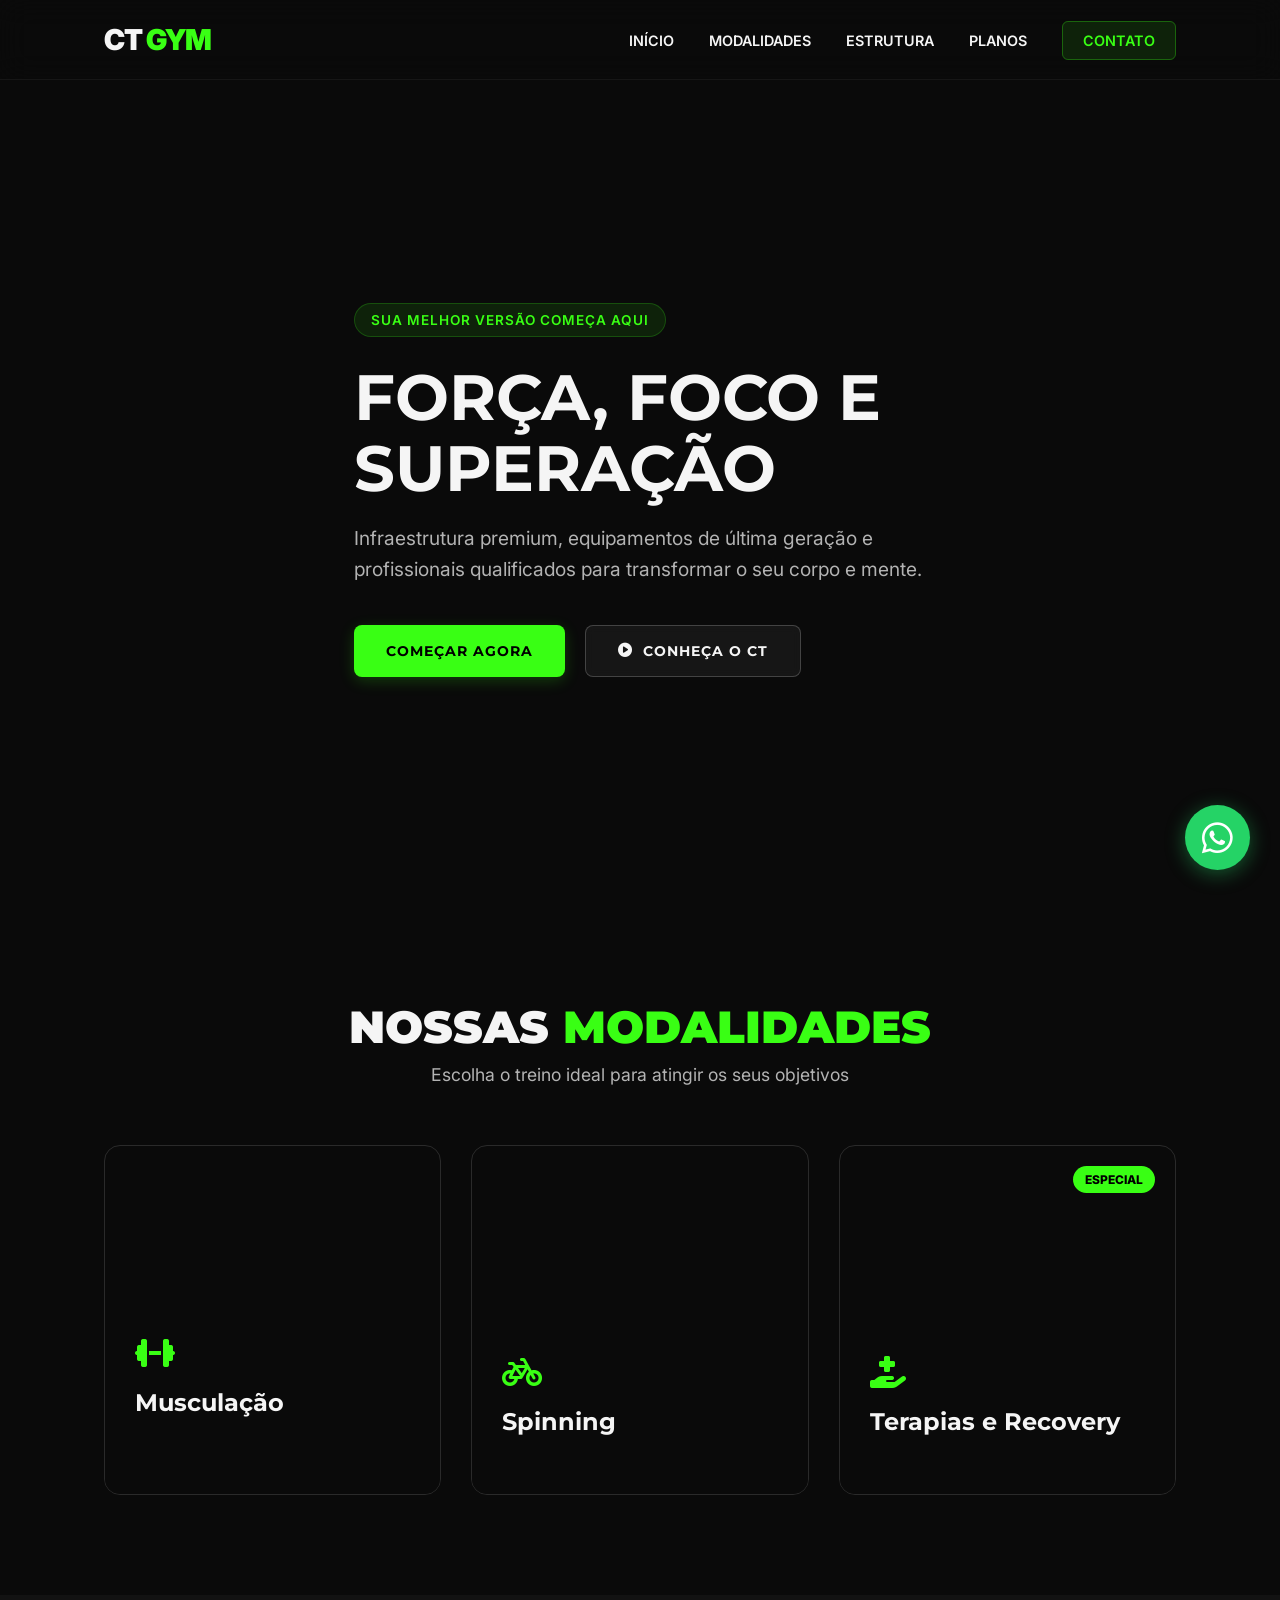
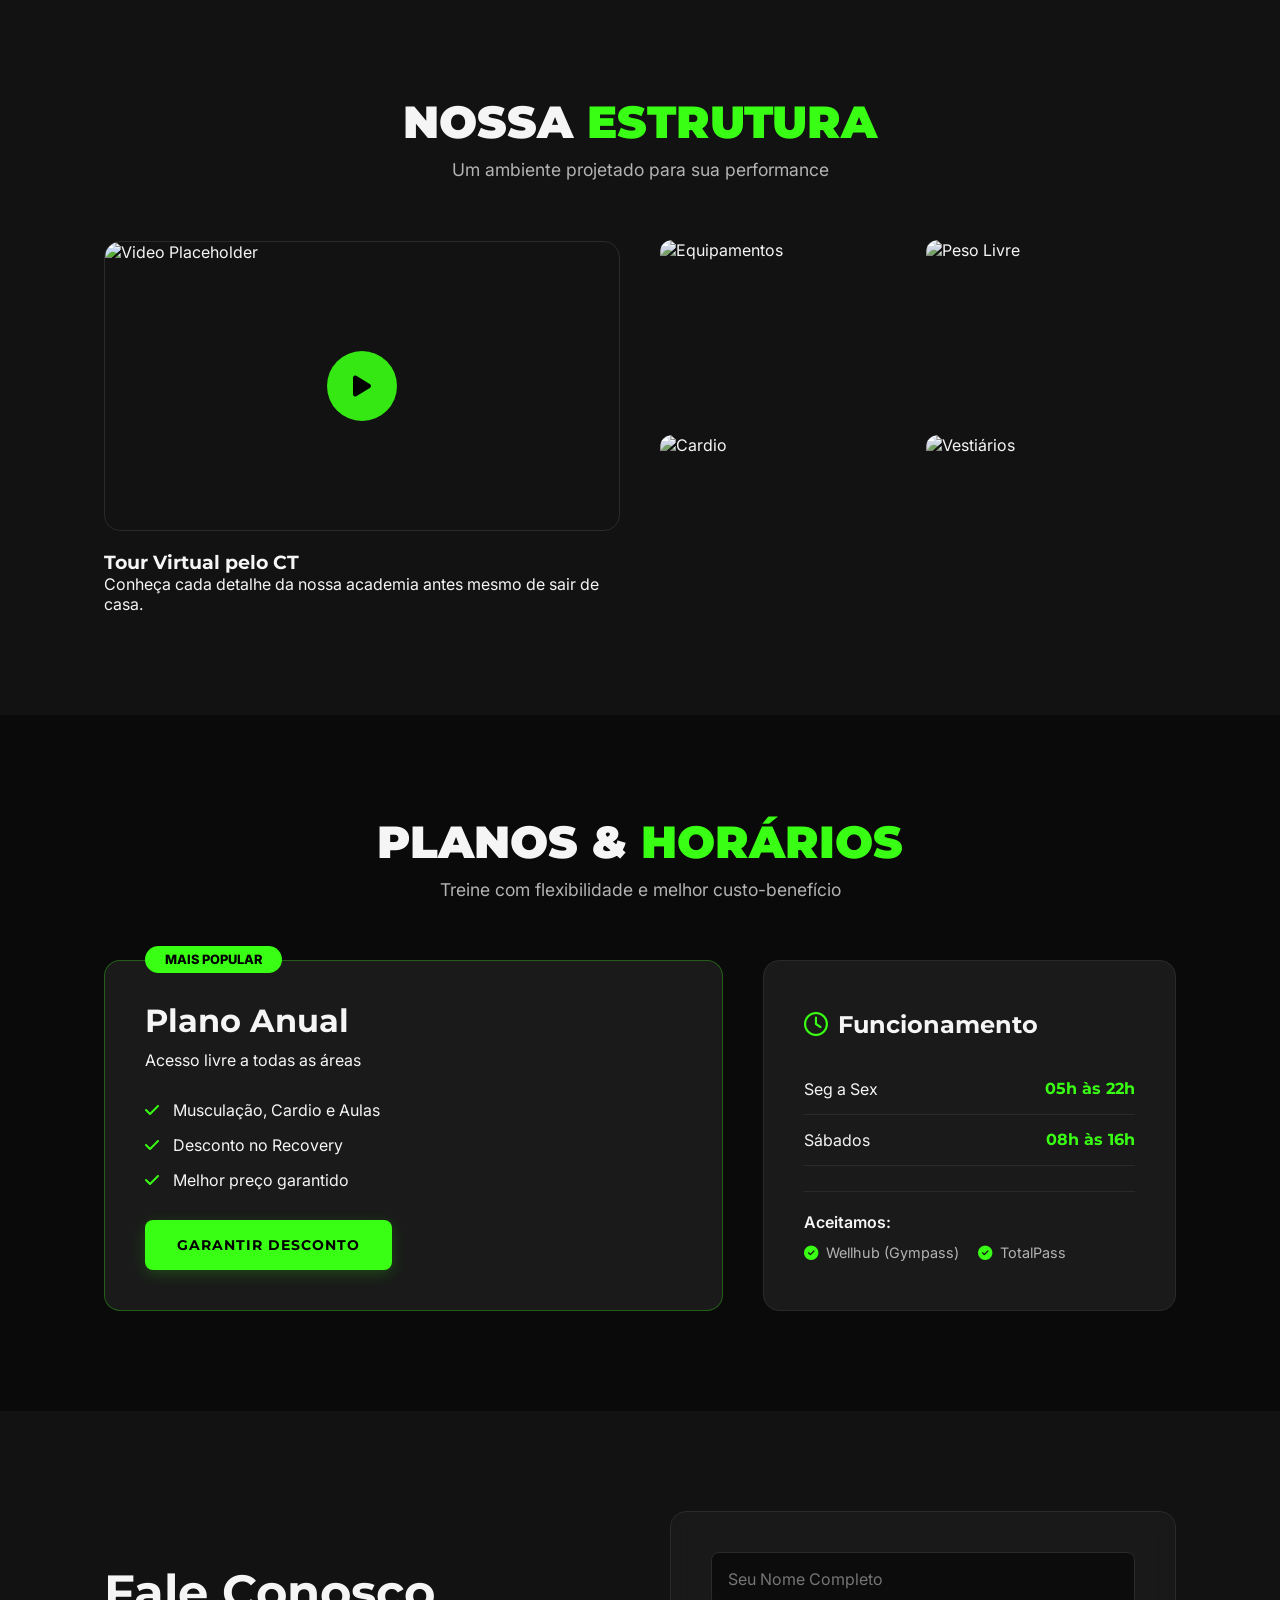
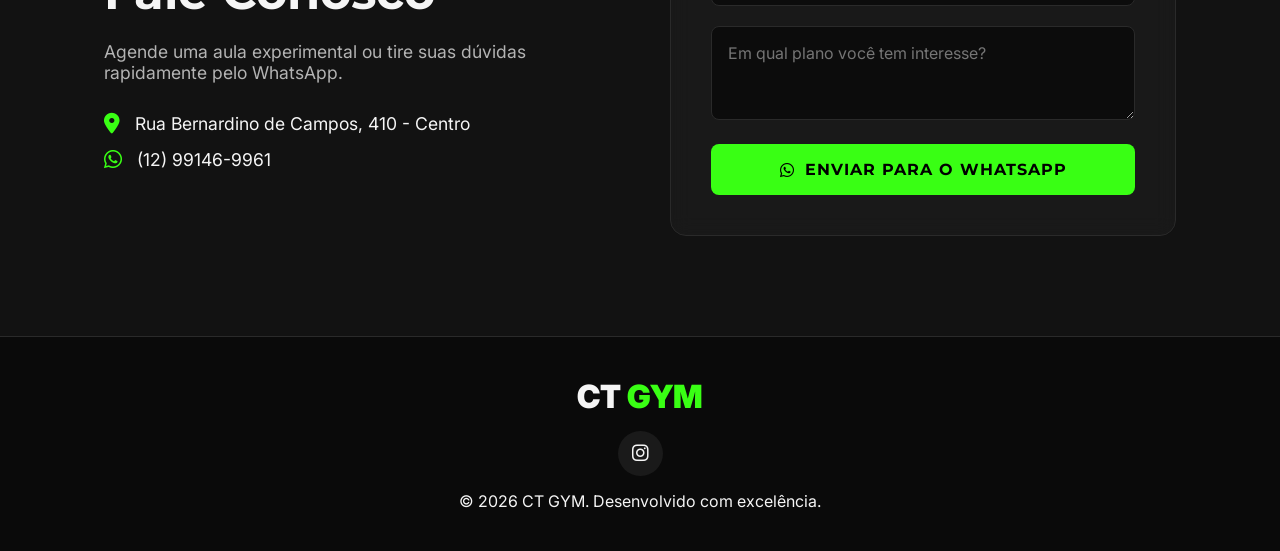
==== index.html @ 95ee8b3c "first commit" ====
<!DOCTYPE html>
<html lang="pt-BR">
<head>
    <meta charset="UTF-8">
    <meta name="viewport" content="width=device-width, initial-scale=1.0">
    <title>Academia CT GYM | Premium</title>
    <link rel="preconnect" href="https://fonts.googleapis.com">
    <link rel="preconnect" href="https://fonts.gstatic.com" crossorigin>
    <link href="https://fonts.googleapis.com/css2?family=Inter:wght@300;400;600;700;900&family=Montserrat:wght@400;600;800;900&display=swap" rel="stylesheet">
    <link rel="stylesheet" href="https://cdnjs.cloudflare.com/ajax/libs/font-awesome/6.4.0/css/all.min.css">
    <link rel="stylesheet" href="css/style.css">
</head>
<body>

    <header id="header">
        <div class="container header-container">
            <a href="#" class="logo">CT <span>GYM</span></a>
            <nav id="nav-menu">
                <ul class="nav-list">
                    <li><a href="#hero">Início</a></li>
                    <li><a href="#modalidades">Modalidades</a></li>
                    <li><a href="#estrutura">Estrutura</a></li>
                    <li><a href="#planos">Planos</a></li>
                    <li><a href="#contato" class="nav-cta">Contato</a></li>
                </ul>
            </nav>
            <div class="menu-toggle" id="menu-toggle">
                <i class="fas fa-bars"></i>
            </div>
        </div>
    </header>

    <section id="hero">
        <div class="video-background">
            <video autoplay loop muted playsinline poster="https://images.unsplash.com/photo-1534438327276-14e5300c3a48?auto=format&fit=crop&w=1920&q=80">
                </video>
            <div class="hero-overlay"></div>
        </div>

        <div class="container hero-content reveal fade-up">
            <div class="hero-badge">Sua melhor versão começa aqui</div>
            <h1>FORÇA, FOCO E <span>SUPERAÇÃO</span></h1>
            <p>Infraestrutura premium, equipamentos de última geração e profissionais qualificados para transformar o seu corpo e mente.</p>
            <div class="hero-buttons">
                <a href="#contato" class="btn btn-primary">Começar Agora</a>
                <a href="#estrutura" class="btn btn-outline"><i class="fas fa-play-circle"></i> Conheça o CT</a>
            </div>
        </div>
    </section>

    <section id="modalidades" class="section">
        <div class="container">
            <div class="section-title reveal fade-up">
                <h2>Nossas <span>Modalidades</span></h2>
                <p>Escolha o treino ideal para atingir os seus objetivos</p>
            </div>
            <div class="modalidades-grid">
                <div class="card-modalidade reveal fade-up" style="background-image: url('https://images.unsplash.com/photo-1581009146145-b5ef050c2e1e?auto=format&fit=crop&w=800&q=80');" data-delay="100">
                    <div class="card-overlay"></div>
                    <div class="card-content">
                        <div class="card-icon"><i class="fas fa-dumbbell"></i></div>
                        <h3>Musculação</h3>
                        <p>Área completa com equipamentos importados para hipertrofia e condicionamento.</p>
                    </div>
                </div>
                <div class="card-modalidade reveal fade-up" style="background-image: url('https://images.unsplash.com/photo-1517836357463-d25dfeac3438?auto=format&fit=crop&w=800&q=80');" data-delay="200">
                    <div class="card-overlay"></div>
                    <div class="card-content">
                        <div class="card-icon"><i class="fas fa-bicycle"></i></div>
                        <h3>Spinning</h3>
                        <p>Aulas dinâmicas e intensas para máximo gasto calórico.</p>
                    </div>
                </div>
                <div class="card-modalidade card-destaque reveal fade-up" style="background-image: url('https://images.unsplash.com/photo-1571019614242-c5c5dee9f50b?auto=format&fit=crop&w=800&q=80');" data-delay="300">
                    <div class="card-badge">Especial</div>
                    <div class="card-overlay"></div>
                    <div class="card-content">
                        <div class="card-icon"><i class="fas fa-hand-holding-medical"></i></div>
                        <h3>Terapias e Recovery</h3>
                        <p>Quiropraxia, Ventosaterapia e Liberação Miofascial.</p>
                    </div>
                </div>
            </div>
        </div>
    </section>

    <section id="estrutura" class="section bg-alt">
        <div class="container">
            <div class="section-title reveal fade-up">
                <h2>Nossa <span>Estrutura</span></h2>
                <p>Um ambiente projetado para sua performance</p>
            </div>

            <div class="estrutura-grid">
                <div class="video-destaque reveal fade-right">
                    <div class="video-wrapper">
                        <img src="https://images.unsplash.com/photo-1534438327276-14e5300c3a48?auto=format&fit=crop&w=800&q=80" alt="Video Placeholder" class="placeholder-img">
                        <div class="play-btn-overlay">
                            <i class="fas fa-play"></i>
                        </div>
                    </div>
                    <h3>Tour Virtual pelo CT</h3>
                    <p>Conheça cada detalhe da nossa academia antes mesmo de sair de casa.</p>
                </div>

                <div class="galeria-grid reveal fade-left">
                    <div class="galeria-item">
                        <img src="https://images.unsplash.com/photo-1540497077202-7c8a3999166f?auto=format&fit=crop&w=600&q=80" alt="Equipamentos">
                    </div>
                    <div class="galeria-item">
                        <img src="https://images.unsplash.com/photo-1574680096145-d05b474e2155?auto=format&fit=crop&w=600&q=80" alt="Peso Livre">
                    </div>
                    <div class="galeria-item">
                        <img src="https://images.unsplash.com/photo-1518611012118-696072aa579a?auto=format&fit=crop&w=600&q=80" alt="Cardio">
                    </div>
                    <div class="galeria-item">
                        <img src="https://images.unsplash.com/photo-1599058917212-d750089bc07e?auto=format&fit=crop&w=600&q=80" alt="Vestiários">
                    </div>
                </div>
            </div>
        </div>
    </section>

    <section id="planos" class="section">
        <div class="container">
            <div class="section-title reveal fade-up">
                <h2>Planos & <span>Horários</span></h2>
                <p>Treine com flexibilidade e melhor custo-benefício</p>
            </div>
            
            <div class="planos-wrapper">
                <div class="planos-grid reveal fade-right">
                    <div class="plano-card plano-destaque">
                        <div class="tag-popular">Mais Popular</div>
                        <div class="plano-header">
                            <h3>Plano Anual</h3>
                            <p>Acesso livre a todas as áreas</p>
                        </div>
                        <div class="plano-body">
                            <ul>
                                <li><i class="fas fa-check"></i> Musculação, Cardio e Aulas</li>
                                <li><i class="fas fa-check"></i> Desconto no Recovery</li>
                                <li><i class="fas fa-check"></i> Melhor preço garantido</li>
                            </ul>
                            <a href="#contato" class="btn btn-primary-full">Garantir Desconto</a>
                        </div>
                    </div>
                </div>

                <div class="horarios-box reveal fade-left">
                    <h3><i class="far fa-clock"></i> Funcionamento</h3>
                    <div class="horario-linha">
                        <span class="dia">Seg a Sex</span>
                        <span class="hora">05h às 22h</span>
                    </div>
                    <div class="horario-linha">
                        <span class="dia">Sábados</span>
                        <span class="hora">08h às 16h</span>
                    </div>
                    <div class="convenios-mini">
                        <p>Aceitamos:</p>
                        <span><i class="fas fa-check-circle"></i> Wellhub (Gympass)</span>
                        <span><i class="fas fa-check-circle"></i> TotalPass</span>
                    </div>
                </div>
            </div>
        </div>
    </section>

    <section id="contato" class="section bg-alt">
        <div class="container">
            <div class="contato-wrapper">
                <div class="contato-info reveal fade-right">
                    <h2>Fale <span>Conosco</span></h2>
                    <p>Agende uma aula experimental ou tire suas dúvidas rapidamente pelo WhatsApp.</p>
                    <ul class="info-lista">
                        <li><i class="fas fa-map-marker-alt"></i> <span>Rua Bernardino de Campos, 410 - Centro</span></li>
                        <li><i class="fab fa-whatsapp"></i> <span>(12) 99146-9961</span></li>
                    </ul>
                </div>

                <div class="contato-form-box reveal fade-left">
                    <form id="whatsappForm">
                        <div class="form-group">
                            <input type="text" id="nome" placeholder="Seu Nome Completo" required>
                        </div>
                        <div class="form-group">
                            <textarea id="mensagem" rows="3" placeholder="Em qual plano você tem interesse?" required></textarea>
                        </div>
                        <button type="submit" class="btn btn-whatsapp">
                            <i class="fab fa-whatsapp"></i> Enviar para o WhatsApp
                        </button>
                    </form>
                </div>
            </div>
        </div>
    </section>

    <footer>
        <div class="container footer-content">
            <div class="footer-logo">CT <span>GYM</span></div>
            <div class="social-links">
                <a href="#"><i class="fab fa-instagram"></i></a>
            </div>
            <p class="copyright">&copy; 2026 CT GYM. Desenvolvido com excelência.</p>
        </div>
    </footer>

    <a href="https://wa.me/5512991469961" class="whatsapp-float pulse" target="_blank">
        <i class="fab fa-whatsapp"></i>
    </a>

    <script src="script/script.js"></script>
</body>
</html>
---- css/style.css ----
/* Reset e Variáveis Atualizadas */
* {
    margin: 0;
    padding: 0;
    box-sizing: border-box;
}

:root {
    --bg-primary: #0a0a0a;
    --bg-alt: #121212;
    --bg-card: #1a1a1a;
    --accent-green: #39FF14;
    --accent-green-hover: #32e012;
    --text-white: #f5f5f5;
    --text-gray: #b3b3b3;
    --border-color: #2a2a2a;
    --transition: all 0.4s cubic-bezier(0.4, 0, 0.2, 1);
}

html {
    scroll-behavior: smooth;
    font-family: 'Inter', sans-serif;
    background-color: var(--bg-primary);
    color: var(--text-white);
}

h1, h2, h3 { font-family: 'Montserrat', sans-serif; }
a { text-decoration: none; color: inherit; }
ul { list-style: none; }

.container { max-width: 1200px; margin: 0 auto; padding: 0 5%; }
.section { padding: 100px 0; }
.bg-alt { background-color: var(--bg-alt); }

/* Títulos */
.section-title { text-align: center; margin-bottom: 60px; }
.section-title h2 { font-size: 2.8rem; font-weight: 900; text-transform: uppercase; margin-bottom: 10px; }
.section-title h2 span { color: var(--accent-green); }
.section-title p { color: var(--text-gray); font-size: 1.1rem; }

/* Botoes Elegant */
.btn {
    display: inline-flex; align-items: center; justify-content: center; gap: 10px;
    padding: 16px 32px; font-family: 'Montserrat', sans-serif; font-weight: 700;
    border-radius: 8px; cursor: pointer; transition: var(--transition); border: none; text-transform: uppercase; letter-spacing: 1px; font-size: 0.9rem;
}

.btn-primary, .btn-primary-full {
    background: var(--accent-green); color: #000;
    box-shadow: 0 4px 15px rgba(57, 255, 20, 0.2);
}
.btn-primary:hover, .btn-primary-full:hover {
    transform: translateY(-3px); box-shadow: 0 8px 25px rgba(57, 255, 20, 0.4);
}

.btn-outline {
    background: rgba(255, 255, 255, 0.05); color: var(--text-white);
    border: 1px solid rgba(255, 255, 255, 0.2); backdrop-filter: blur(5px);
}
.btn-outline:hover { background: var(--text-white); color: #000; }

.btn-whatsapp { background: var(--accent-green); color: #000; width: 100%; font-size: 1rem; }

/* Header Glassmorphism */
header {
    position: fixed; top: 0; width: 100%; z-index: 1000;
    background: rgba(10, 10, 10, 0.7); backdrop-filter: blur(15px); -webkit-backdrop-filter: blur(15px);
    border-bottom: 1px solid rgba(255, 255, 255, 0.05);
    height: 80px; display: flex; align-items: center; transition: var(--transition);
}
header.scrolled { height: 70px; background: rgba(10, 10, 10, 0.95); box-shadow: 0 5px 20px rgba(0,0,0,0.5); }

.header-container { display: flex; justify-content: space-between; align-items: center; width: 100%; }
.logo { font-size: 1.8rem; font-weight: 900; letter-spacing: -1px; }
.logo span { color: var(--accent-green); }
.nav-list { display: flex; gap: 35px; align-items: center; }
.nav-list a { font-weight: 600; font-size: 0.9rem; text-transform: uppercase; transition: var(--transition); }
.nav-list a:hover { color: var(--accent-green); }
.nav-cta { background: rgba(57, 255, 20, 0.1); color: var(--accent-green) !important; padding: 10px 20px; border-radius: 6px; border: 1px solid rgba(57, 255, 20, 0.3); }
.nav-cta:hover { background: var(--accent-green); color: #000 !important; }
.menu-toggle { display: none; font-size: 1.5rem; cursor: pointer; }

/* Hero Section & Vídeo */
#hero { position: relative; height: 100vh; display: flex; align-items: center; overflow: hidden; }
.video-background { position: absolute; top: 0; left: 0; width: 100%; height: 100%; z-index: -1; }
.video-background video, .video-background img { width: 100%; height: 100%; object-fit: cover; }
.hero-overlay { position: absolute; top: 0; left: 0; width: 100%; height: 100%; background: linear-gradient(90deg, rgba(10,10,10,0.95) 0%, rgba(10,10,10,0.6) 50%, rgba(10,10,10,0.4) 100%); }
.hero-content { position: relative; z-index: 2; max-width: 700px; padding-top: 80px; }
.hero-badge { display: inline-block; background: rgba(57, 255, 20, 0.1); color: var(--accent-green); padding: 8px 16px; border-radius: 30px; font-weight: 600; font-size: 0.85rem; margin-bottom: 25px; border: 1px solid rgba(57, 255, 20, 0.2); text-transform: uppercase; letter-spacing: 1px; }
.hero-content h1 { font-size: 4rem; line-height: 1.1; margin-bottom: 20px; text-transform: uppercase; }
.hero-content p { font-size: 1.2rem; color: var(--text-gray); margin-bottom: 40px; line-height: 1.6; }
.hero-buttons { display: flex; gap: 20px; }

/* Modalidades (Cards com Imagem) */
.modalidades-grid { display: grid; grid-template-columns: repeat(auto-fit, minmax(300px, 1fr)); gap: 30px; }
.card-modalidade { position: relative; height: 350px; border-radius: 16px; overflow: hidden; background-size: cover; background-position: center; transition: var(--transition); border: 1px solid var(--border-color); }
.card-overlay { position: absolute; top: 0; left: 0; width: 100%; height: 100%; background: linear-gradient(0deg, rgba(10,10,10,0.95) 0%, rgba(10,10,10,0.4) 50%, transparent 100%); transition: var(--transition); }
.card-content { position: absolute; bottom: 0; left: 0; width: 100%; padding: 30px; z-index: 2; transform: translateY(20px); transition: var(--transition); }
.card-icon { font-size: 2rem; color: var(--accent-green); margin-bottom: 15px; }
.card-modalidade h3 { font-size: 1.5rem; margin-bottom: 10px; }
.card-modalidade p { color: var(--text-gray); font-size: 0.95rem; opacity: 0; transition: var(--transition); }

.card-modalidade:hover { transform: translateY(-10px); border-color: var(--accent-green); box-shadow: 0 15px 30px rgba(0,0,0,0.5); }
.card-modalidade:hover .card-overlay { background: linear-gradient(0deg, rgba(10,10,10,0.95) 0%, rgba(10,10,10,0.8) 100%); }
.card-modalidade:hover .card-content { transform: translateY(0); }
.card-modalidade:hover p { opacity: 1; }

.card-badge { position: absolute; top: 20px; right: 20px; background: var(--accent-green); color: #000; font-size: 0.75rem; font-weight: 800; padding: 6px 12px; border-radius: 30px; z-index: 3; text-transform: uppercase; }

/* Estrutura (Galeria e Vídeo) */
.estrutura-grid { display: grid; grid-template-columns: 1fr 1fr; gap: 40px; align-items: center; }
.video-wrapper { position: relative; border-radius: 16px; overflow: hidden; margin-bottom: 20px; border: 1px solid var(--border-color); aspect-ratio: 16/9; cursor: pointer; }
.placeholder-img { width: 100%; height: 100%; object-fit: cover; transition: var(--transition); }
.play-btn-overlay { position: absolute; top: 50%; left: 50%; transform: translate(-50%, -50%); width: 70px; height: 70px; background: rgba(57, 255, 20, 0.9); border-radius: 50%; display: flex; align-items: center; justify-content: center; color: #000; font-size: 1.5rem; transition: var(--transition); box-shadow: 0 0 0 0 rgba(57, 255, 20, 0.5); animation: pulse 2s infinite; }
.video-wrapper:hover .placeholder-img { transform: scale(1.05); }
.video-wrapper:hover .play-btn-overlay { background: var(--accent-green); transform: translate(-50%, -50%) scale(1.1); }
.galeria-grid { display: grid; grid-template-columns: 1fr 1fr; gap: 15px; }
.galeria-item { border-radius: 12px; overflow: hidden; height: 180px; }
.galeria-item img { width: 100%; height: 100%; object-fit: cover; transition: var(--transition); filter: grayscale(50%); }
.galeria-item:hover img { transform: scale(1.1); filter: grayscale(0%); }

/* Planos e Horários */
.planos-wrapper { display: grid; grid-template-columns: 3fr 2fr; gap: 40px; }
.plano-card { background: var(--bg-card); border-radius: 16px; padding: 40px; border: 1px solid rgba(57, 255, 20, 0.3); position: relative; }
.tag-popular { position: absolute; top: -15px; left: 40px; background: var(--accent-green); color: #000; font-size: 0.8rem; font-weight: 800; padding: 6px 20px; border-radius: 30px; text-transform: uppercase; }
.plano-header h3 { font-size: 2rem; margin-bottom: 10px; }
.plano-body ul { margin: 30px 0; display: flex; flex-direction: column; gap: 15px; }
.plano-body ul li i { color: var(--accent-green); margin-right: 10px; }

.horarios-box { background: var(--bg-card); border-radius: 16px; padding: 40px; border: 1px solid var(--border-color); display: flex; flex-direction: column; justify-content: center; }
.horarios-box h3 { font-size: 1.5rem; margin-bottom: 25px; display: flex; align-items: center; gap: 10px; }
.horarios-box h3 i { color: var(--accent-green); }
.horario-linha { display: flex; justify-content: space-between; padding: 15px 0; border-bottom: 1px solid var(--border-color); }
.horario-linha .hora { color: var(--accent-green); font-weight: 700; font-family: 'Montserrat', sans-serif; }
.convenios-mini { margin-top: 25px; padding-top: 20px; border-top: 1px solid var(--border-color); color: var(--text-gray); }
.convenios-mini p { margin-bottom: 10px; font-weight: 600; color: var(--text-white); }
.convenios-mini span { display: inline-flex; align-items: center; gap: 8px; margin-right: 15px; font-size: 0.9rem; }
.convenios-mini span i { color: var(--accent-green); }

/* Contato Form */
.contato-wrapper { display: grid; grid-template-columns: 1fr 1fr; gap: 60px; align-items: center; }
.contato-info h2 { font-size: 3rem; margin-bottom: 20px; }
.contato-info p { color: var(--text-gray); margin-bottom: 30px; font-size: 1.1rem; }
.info-lista li { display: flex; align-items: center; gap: 15px; margin-bottom: 15px; font-size: 1.1rem; }
.info-lista li i { color: var(--accent-green); font-size: 1.3rem; }
.contato-form-box { background: rgba(255, 255, 255, 0.03); padding: 40px; border-radius: 16px; border: 1px solid var(--border-color); backdrop-filter: blur(10px); }
.form-group { margin-bottom: 20px; }
.form-group input, .form-group textarea { width: 100%; padding: 16px; background: rgba(0,0,0,0.5); border: 1px solid var(--border-color); border-radius: 8px; color: var(--text-white); font-family: inherit; font-size: 1rem; transition: var(--transition); }
.form-group input:focus, .form-group textarea:focus { outline: none; border-color: var(--accent-green); box-shadow: 0 0 15px rgba(57, 255, 20, 0.1); }

/* Footer */
footer { padding: 40px 0; border-top: 1px solid var(--border-color); text-align: center; }
.footer-logo { font-size: 2rem; font-weight: 900; margin-bottom: 15px; }
.footer-logo span { color: var(--accent-green); }
.social-links a { display: inline-flex; width: 45px; height: 45px; background: var(--bg-card); border-radius: 50%; justify-content: center; align-items: center; font-size: 1.2rem; transition: var(--transition); margin-bottom: 15px; }
.social-links a:hover { background: var(--accent-green); color: #000; transform: translateY(-3px); }

/* WhatsApp FAB */
.whatsapp-float { position: fixed; bottom: 30px; right: 30px; background: #25D366; color: #FFF; width: 65px; height: 65px; border-radius: 50%; display: flex; align-items: center; justify-content: center; font-size: 2.2rem; box-shadow: 0 4px 20px rgba(37, 211, 102, 0.4); z-index: 999; transition: var(--transition); }
.whatsapp-float:hover { transform: scale(1.1) translateY(-5px); }

/* Animações (Vanilla JS Reveal & CSS) */
.reveal { opacity: 0; visibility: hidden; transition: all 0.8s cubic-bezier(0.5, 0, 0, 1); }
.reveal.fade-up { transform: translateY(40px); }
.reveal.fade-right { transform: translateX(-40px); }
.reveal.fade-left { transform: translateX(40px); }
.reveal.active { opacity: 1; visibility: visible; transform: translate(0); }

@keyframes pulse {
    0% { box-shadow: 0 0 0 0 rgba(57, 255, 20, 0.7); }
    70% { box-shadow: 0 0 0 15px rgba(57, 255, 20, 0); }
    100% { box-shadow: 0 0 0 0 rgba(57, 255, 20, 0); }
}
.pulse { animation: pulse 2s infinite; }

/* Responsividade Mobile */
@media (max-width: 992px) {
    .estrutura-grid, .planos-wrapper, .contato-wrapper { grid-template-columns: 1fr; }
    .hero-content h1 { font-size: 3rem; }
}
@media (max-width: 768px) {
    .menu-toggle { display: block; }
    .nav-list { position: absolute; top: 80px; left: -100%; width: 100%; background: var(--bg-alt); flex-direction: column; padding: 30px 0; transition: var(--transition); }
    .nav-list.active { left: 0; border-bottom: 1px solid var(--accent-green); }
    .hero-content h1 { font-size: 2.5rem; }
    .hero-buttons { flex-direction: column; }
    .btn { width: 100%; }
}
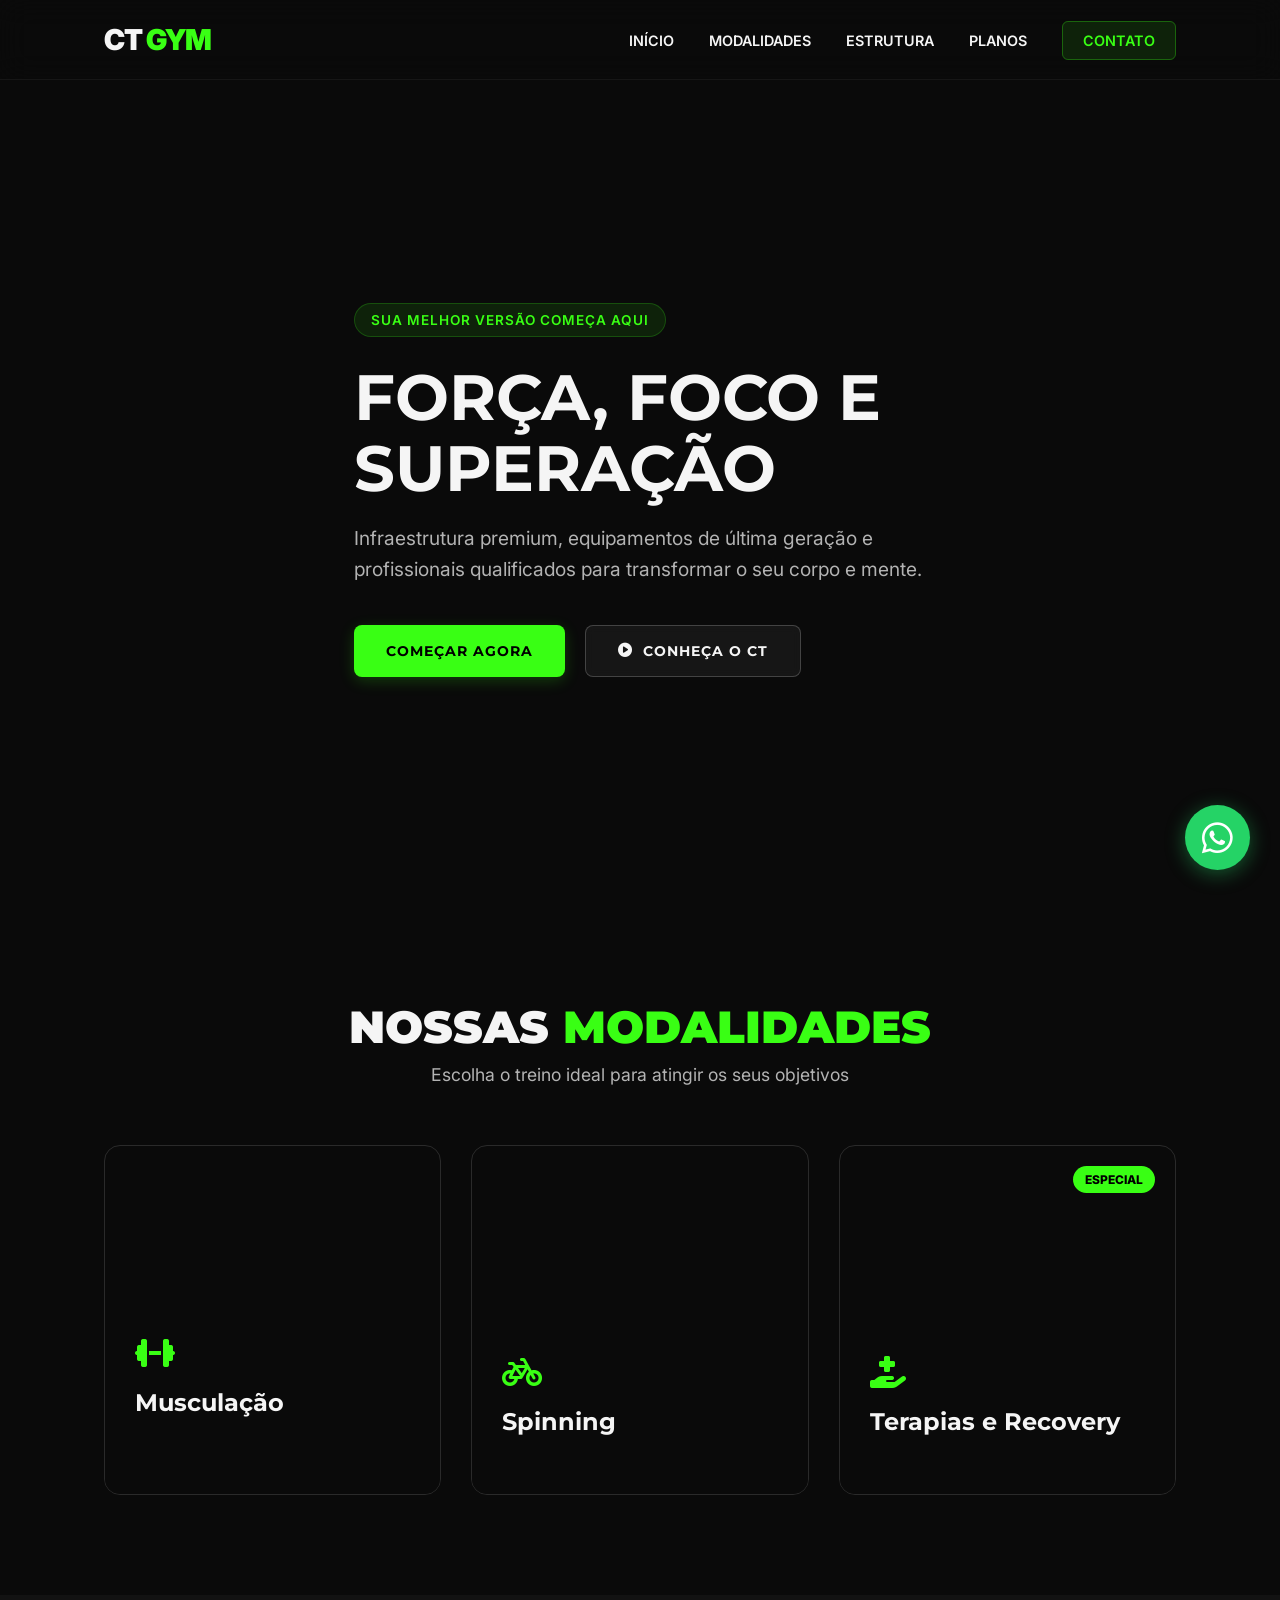
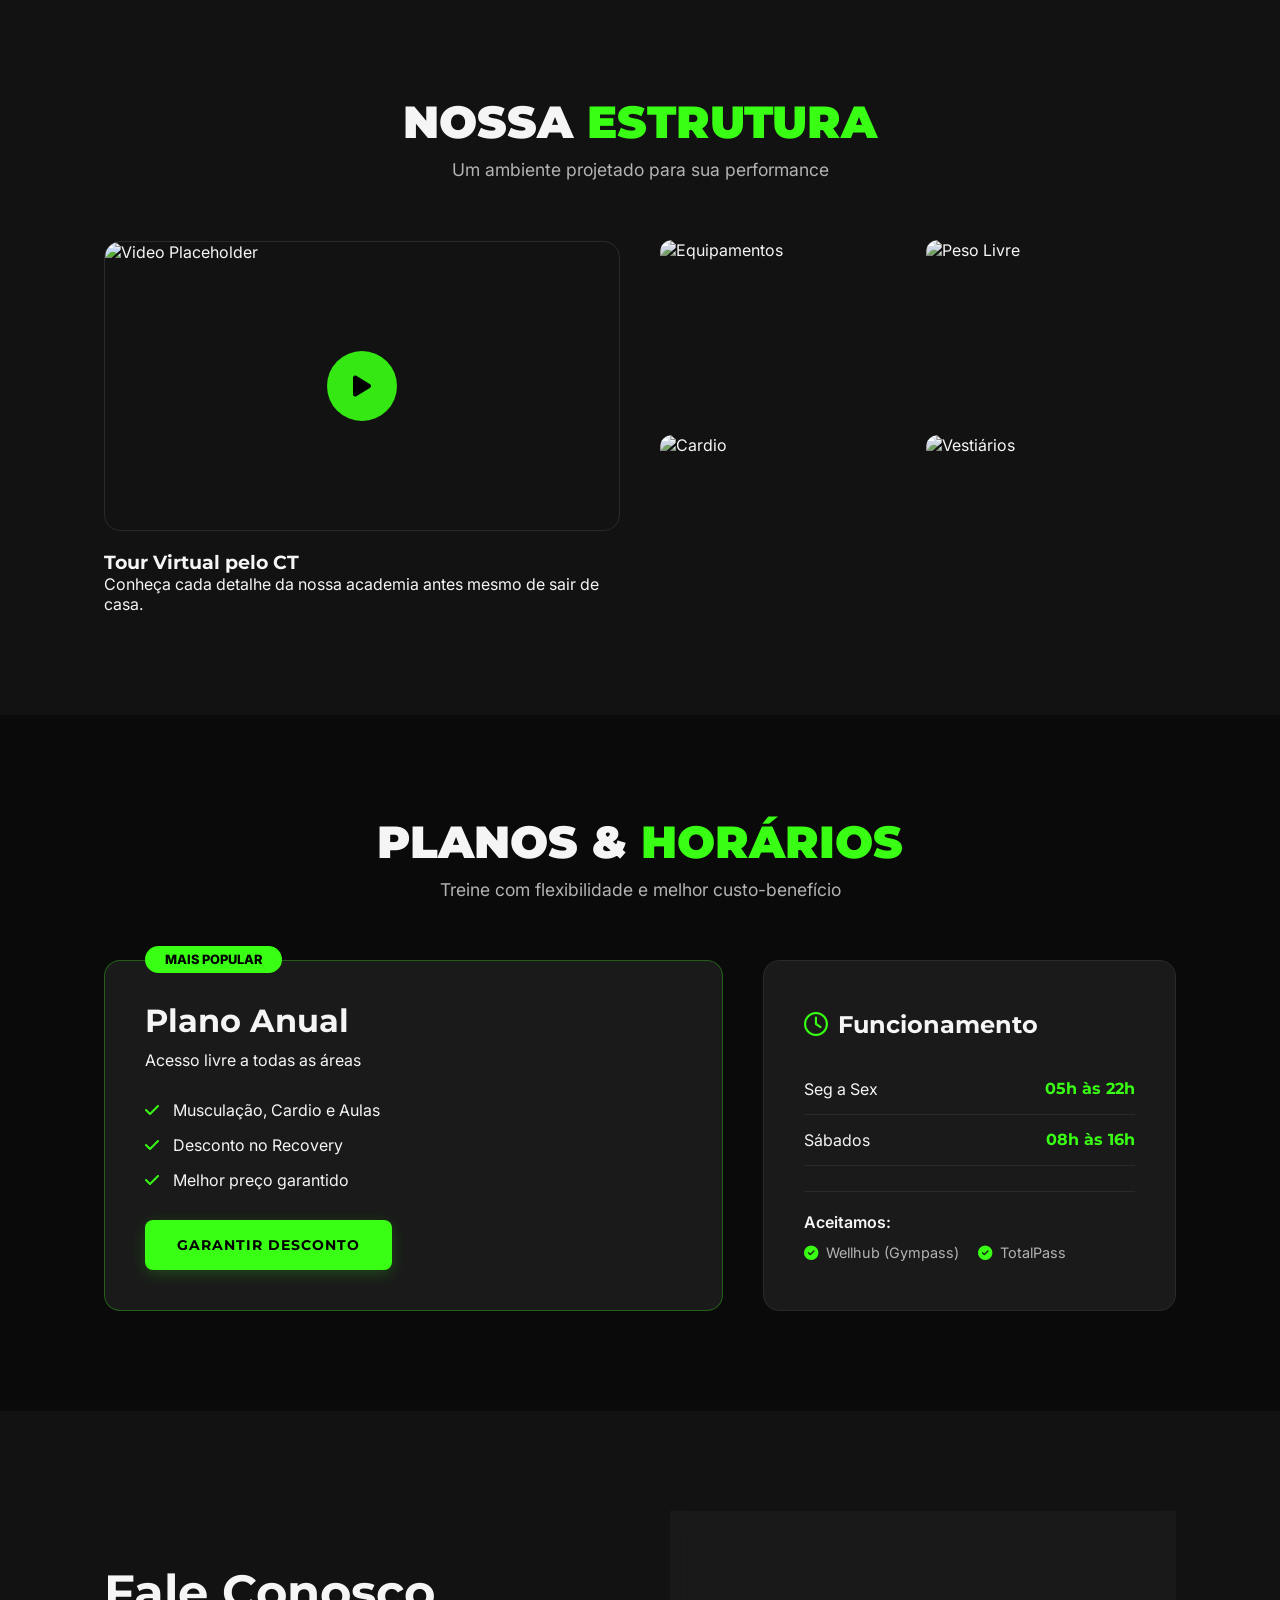
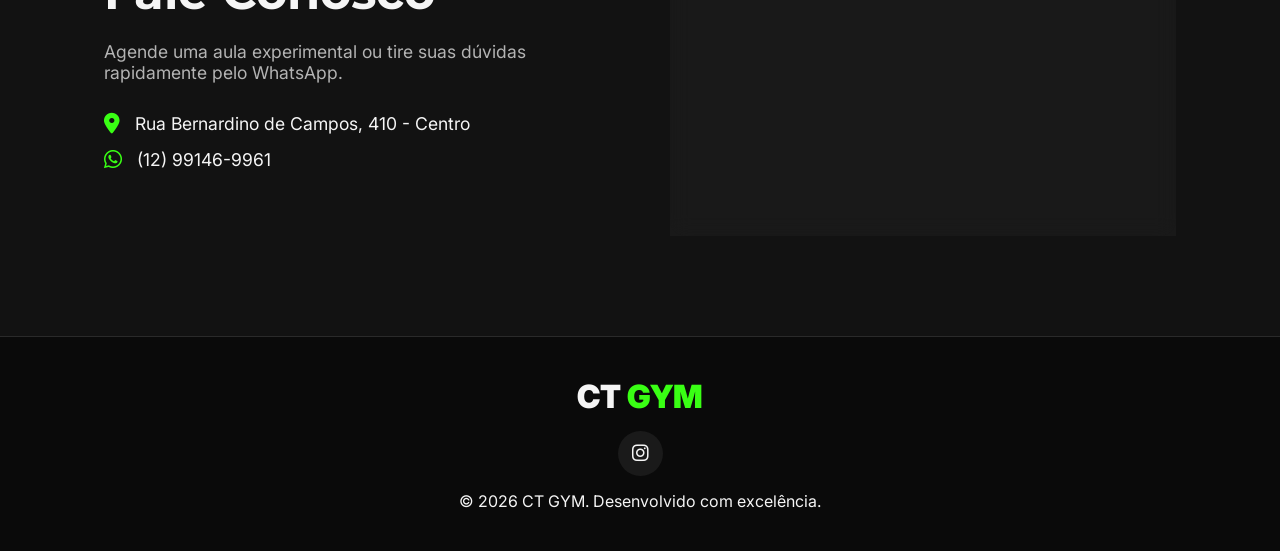
==== commit 3254c699: "Adiciona link do instagram" ====
--- a/index.html
+++ b/index.html
@@ -200,7 +200,7 @@
         <div class="container footer-content">
             <div class="footer-logo">CT <span>GYM</span></div>
             <div class="social-links">
-                <a href="#"><i class="fab fa-instagram"></i></a>
+                <a href="https://www.instagram.com/ctgym.1?igsh=bnc3azhsZzkxYjJ2"><i class="fab fa-instagram"></i></a>
             </div>
             <p class="copyright">&copy; 2026 CT GYM. Desenvolvido com excelência.</p>
         </div>
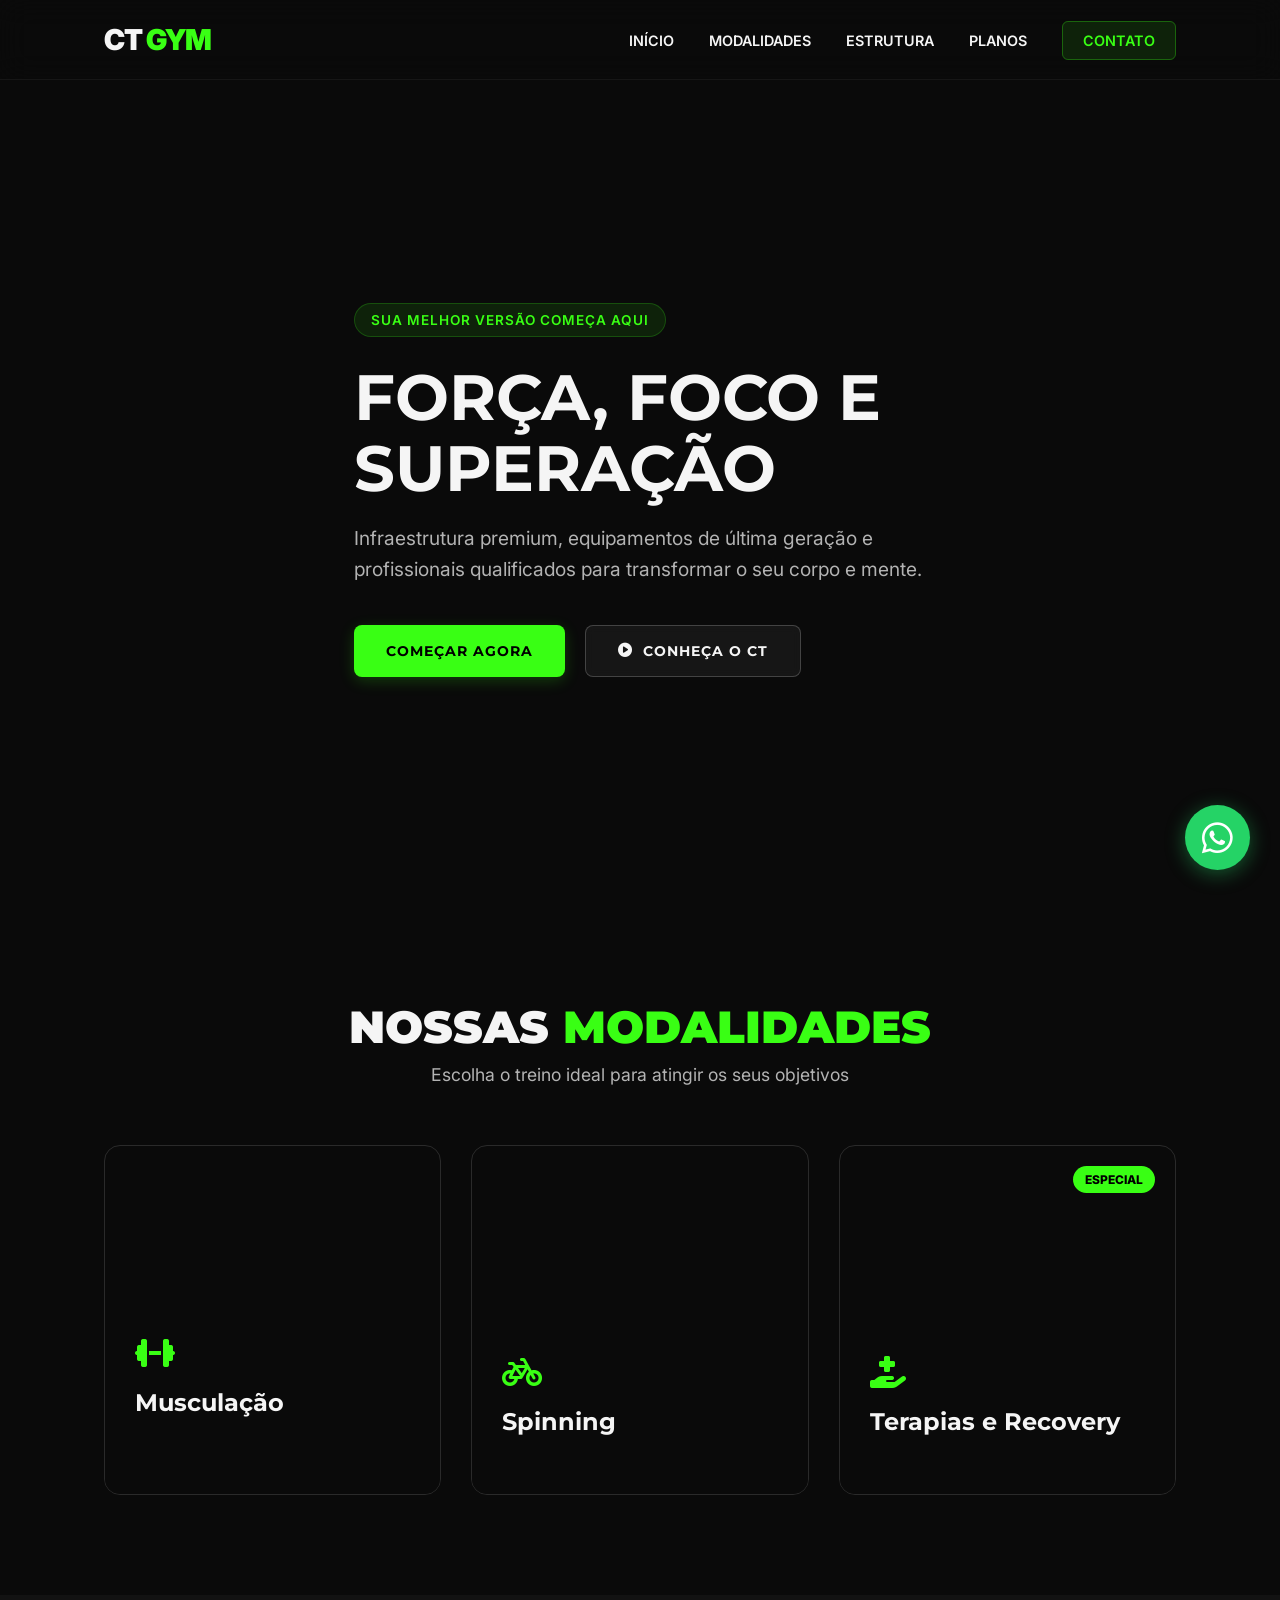
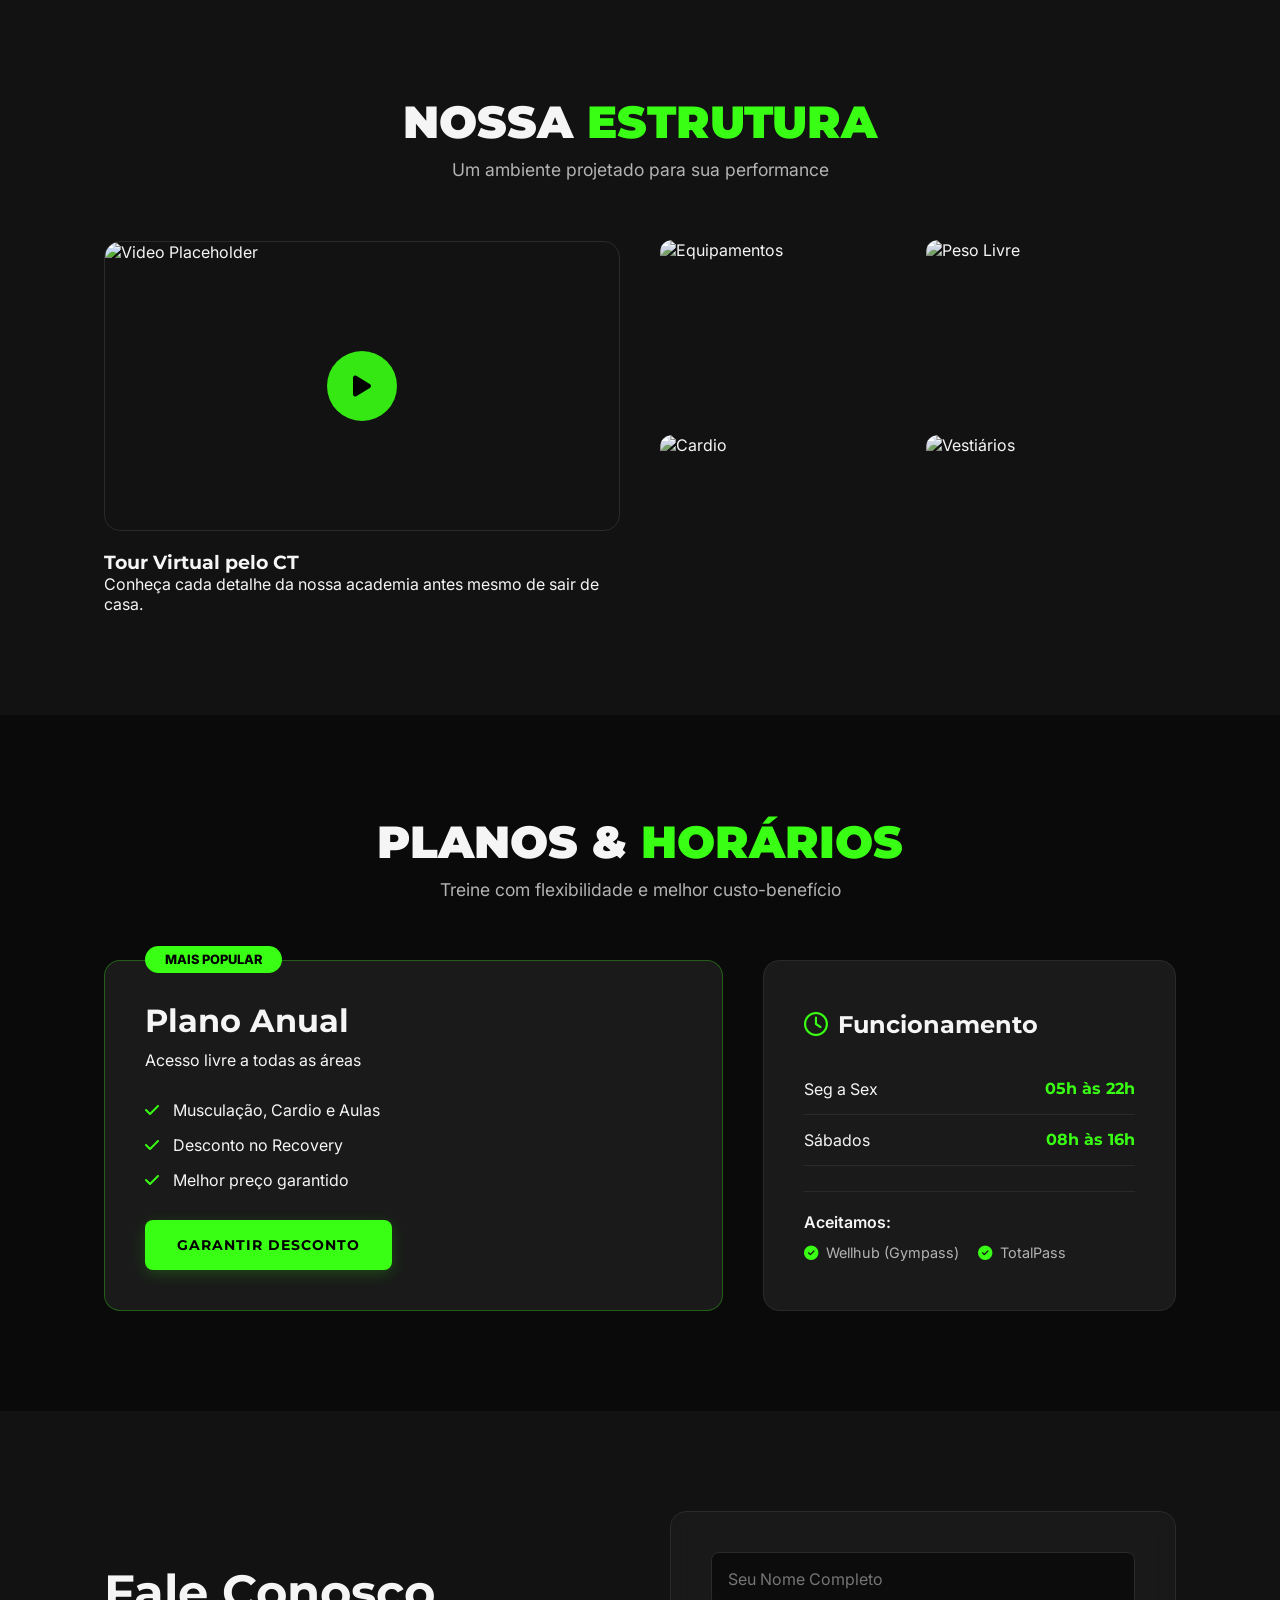
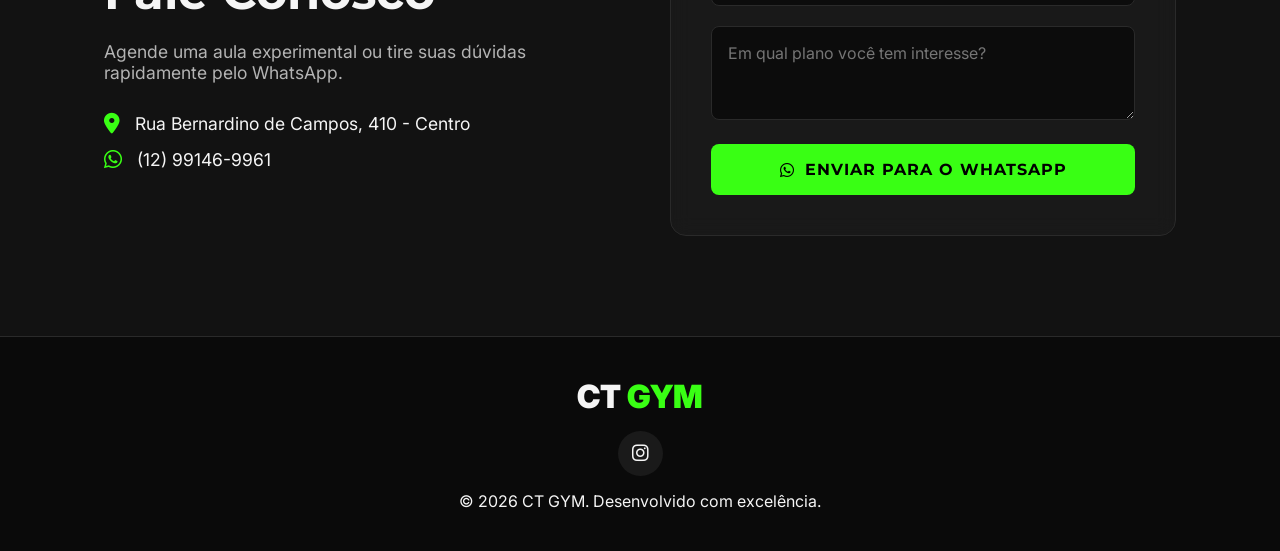
==== commit 1f95f2c7: "Adiciona container-planos e atualiza no css" ====
--- a/index.html
+++ b/index.html
@@ -122,7 +122,7 @@
     </section>
 
     <section id="planos" class="section">
-        <div class="container">
+        <div class="container-planos">
             <div class="section-title reveal fade-up">
                 <h2>Planos & <span>Horários</span></h2>
                 <p>Treine com flexibilidade e melhor custo-benefício</p>
--- a/css/style.css
+++ b/css/style.css
@@ -120,6 +120,7 @@
 .galeria-item:hover img { transform: scale(1.1); filter: grayscale(0%); }
 
 /* Planos e Horários */
+.container-planos { max-width: 1200px; margin: 0 auto; padding: 0 5%; }
 .planos-wrapper { display: grid; grid-template-columns: 3fr 2fr; gap: 40px; }
 .plano-card { background: var(--bg-card); border-radius: 16px; padding: 40px; border: 1px solid rgba(57, 255, 20, 0.3); position: relative; }
 .tag-popular { position: absolute; top: -15px; left: 40px; background: var(--accent-green); color: #000; font-size: 0.8rem; font-weight: 800; padding: 6px 20px; border-radius: 30px; text-transform: uppercase; }
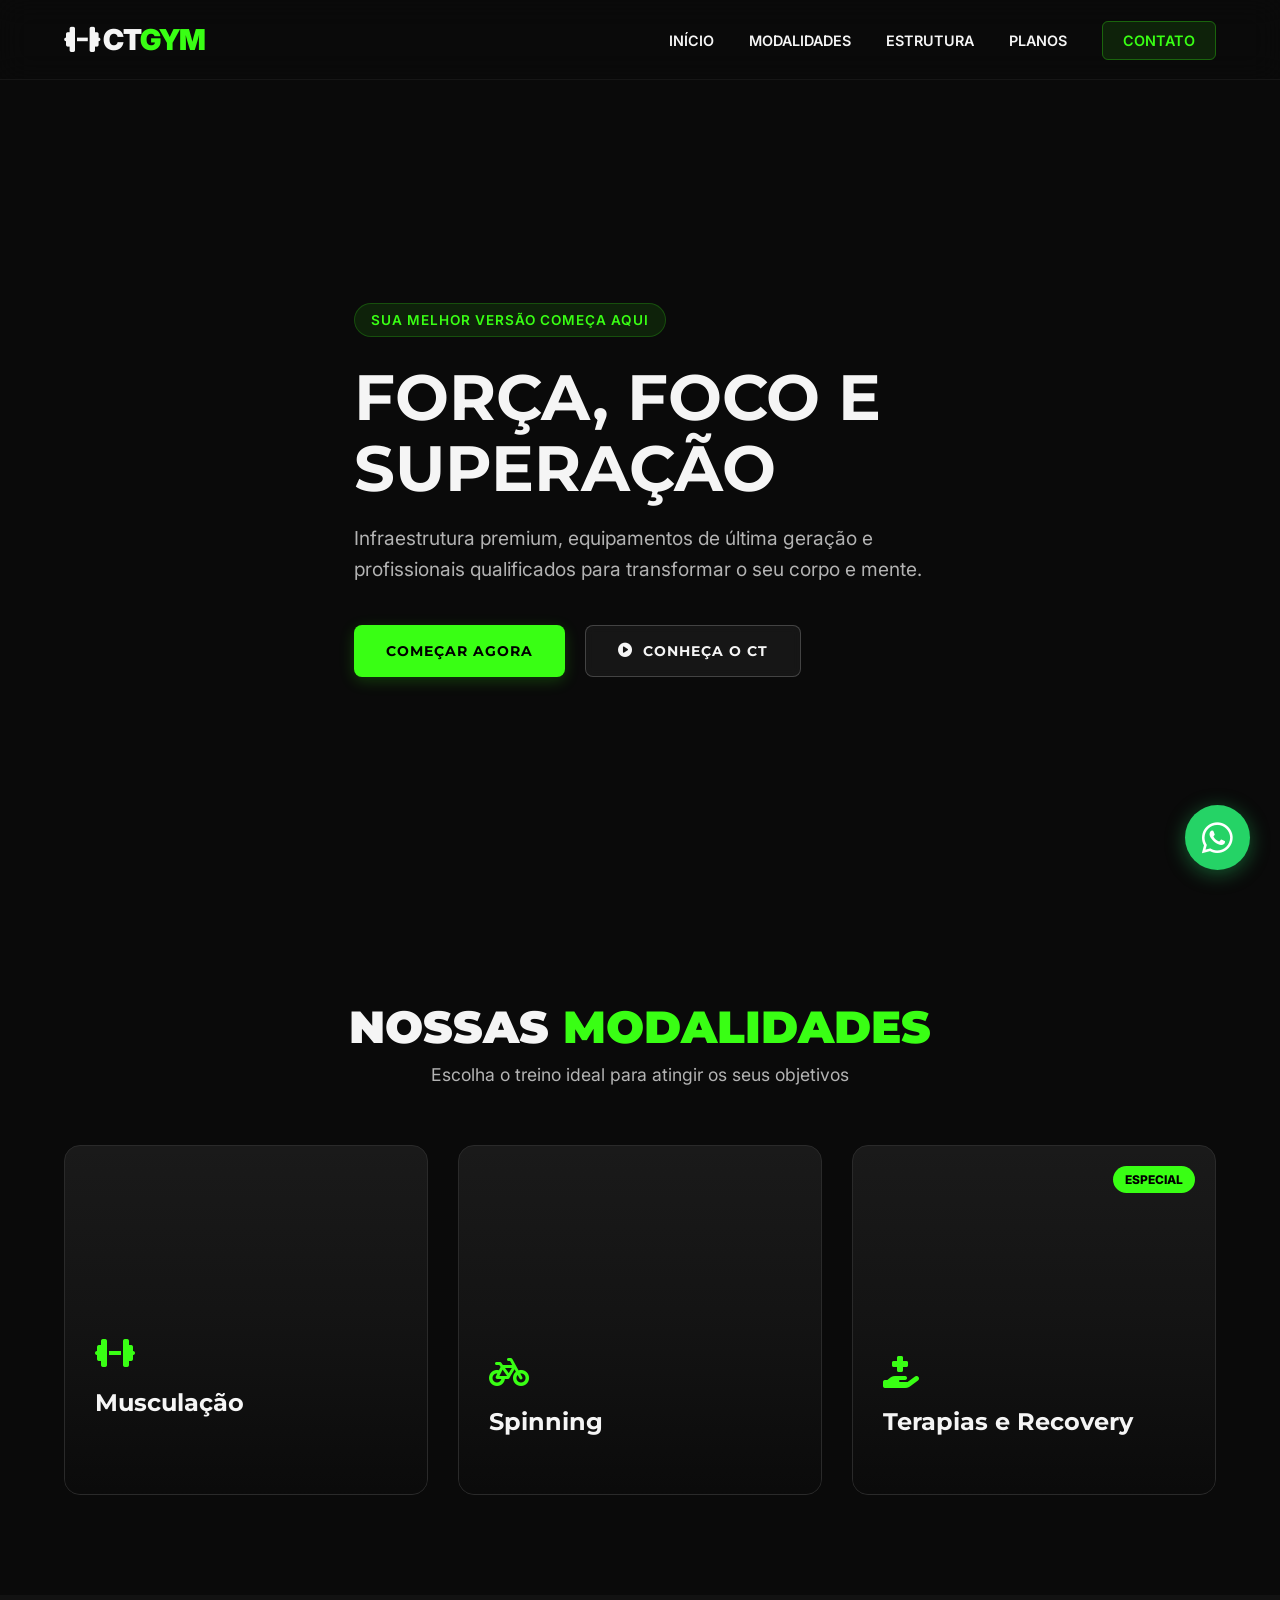
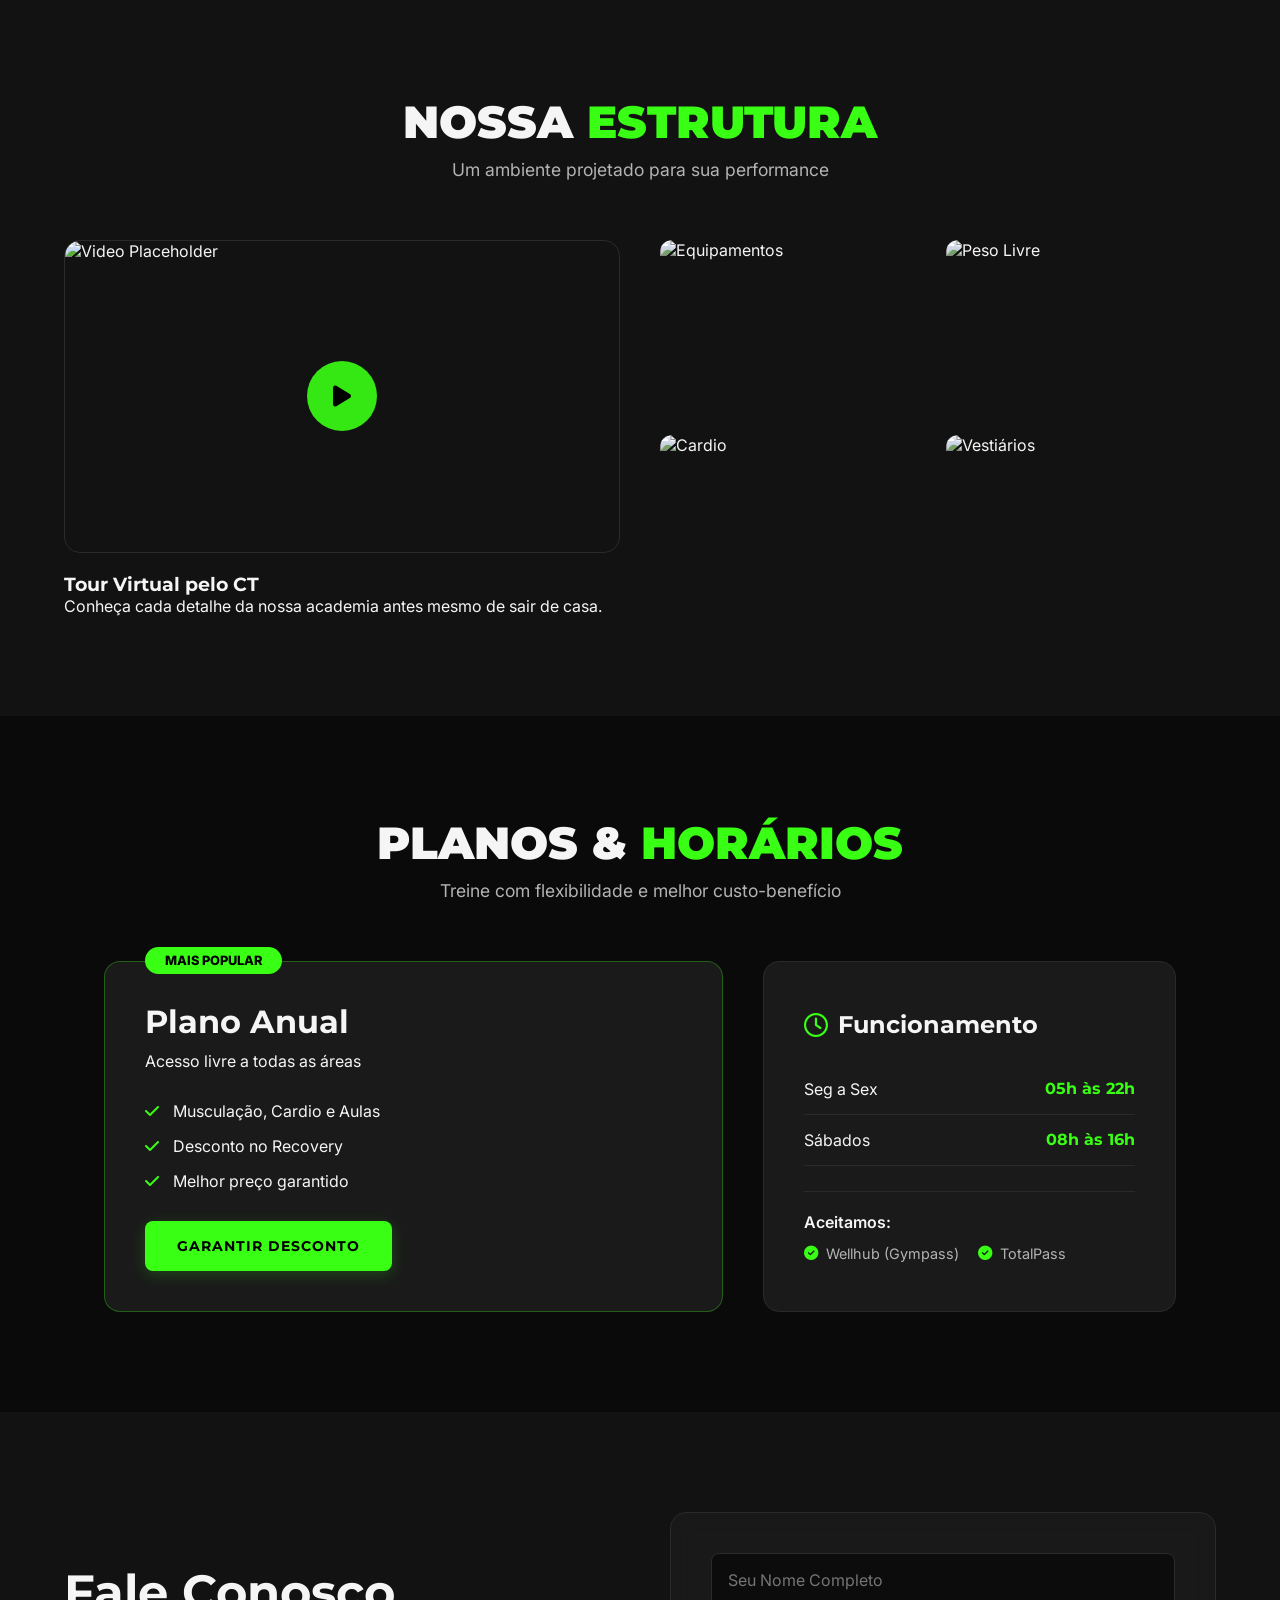
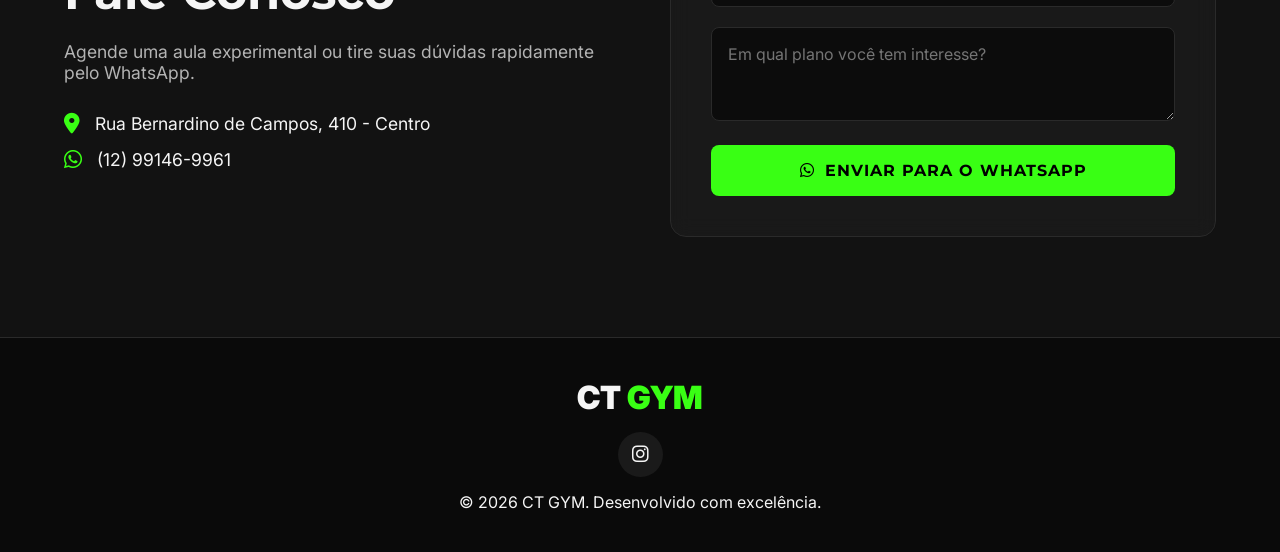
==== commit 17a6a895: "separando o style, trazendo organizacao, e acrescentando paginas" ====
--- a/index.html
+++ b/index.html
@@ -14,13 +14,15 @@
 
     <header id="header">
         <div class="container header-container">
-            <a href="#" class="logo">CT <span>GYM</span></a>
+            <a href="#" class="logo">
+                <i class="fa-solid fa-dumbbell"></i> CT<span>GYM</span>
+            </a>
             <nav id="nav-menu">
                 <ul class="nav-list">
                     <li><a href="#hero">Início</a></li>
-                    <li><a href="#modalidades">Modalidades</a></li>
+                    <li><a href="modalidades.html">Modalidades</a></li>
                     <li><a href="#estrutura">Estrutura</a></li>
-                    <li><a href="#planos">Planos</a></li>
+                    <li><a href="planos.html">Planos</a></li>
                     <li><a href="#contato" class="nav-cta">Contato</a></li>
                 </ul>
             </nav>
--- a/css/style.css
+++ b/css/style.css
@@ -1,189 +1,8 @@
-/* Reset e Variáveis Atualizadas */
-* {
-    margin: 0;
-    padding: 0;
-    box-sizing: border-box;
-}
-
-:root {
-    --bg-primary: #0a0a0a;
-    --bg-alt: #121212;
-    --bg-card: #1a1a1a;
-    --accent-green: #39FF14;
-    --accent-green-hover: #32e012;
-    --text-white: #f5f5f5;
-    --text-gray: #b3b3b3;
-    --border-color: #2a2a2a;
-    --transition: all 0.4s cubic-bezier(0.4, 0, 0.2, 1);
-}
-
-html {
-    scroll-behavior: smooth;
-    font-family: 'Inter', sans-serif;
-    background-color: var(--bg-primary);
-    color: var(--text-white);
-}
-
-h1, h2, h3 { font-family: 'Montserrat', sans-serif; }
-a { text-decoration: none; color: inherit; }
-ul { list-style: none; }
-
-.container { max-width: 1200px; margin: 0 auto; padding: 0 5%; }
-.section { padding: 100px 0; }
-.bg-alt { background-color: var(--bg-alt); }
-
-/* Títulos */
-.section-title { text-align: center; margin-bottom: 60px; }
-.section-title h2 { font-size: 2.8rem; font-weight: 900; text-transform: uppercase; margin-bottom: 10px; }
-.section-title h2 span { color: var(--accent-green); }
-.section-title p { color: var(--text-gray); font-size: 1.1rem; }
-
-/* Botoes Elegant */
-.btn {
-    display: inline-flex; align-items: center; justify-content: center; gap: 10px;
-    padding: 16px 32px; font-family: 'Montserrat', sans-serif; font-weight: 700;
-    border-radius: 8px; cursor: pointer; transition: var(--transition); border: none; text-transform: uppercase; letter-spacing: 1px; font-size: 0.9rem;
-}
-
-.btn-primary, .btn-primary-full {
-    background: var(--accent-green); color: #000;
-    box-shadow: 0 4px 15px rgba(57, 255, 20, 0.2);
-}
-.btn-primary:hover, .btn-primary-full:hover {
-    transform: translateY(-3px); box-shadow: 0 8px 25px rgba(57, 255, 20, 0.4);
-}
-
-.btn-outline {
-    background: rgba(255, 255, 255, 0.05); color: var(--text-white);
-    border: 1px solid rgba(255, 255, 255, 0.2); backdrop-filter: blur(5px);
-}
-.btn-outline:hover { background: var(--text-white); color: #000; }
-
-.btn-whatsapp { background: var(--accent-green); color: #000; width: 100%; font-size: 1rem; }
-
-/* Header Glassmorphism */
-header {
-    position: fixed; top: 0; width: 100%; z-index: 1000;
-    background: rgba(10, 10, 10, 0.7); backdrop-filter: blur(15px); -webkit-backdrop-filter: blur(15px);
-    border-bottom: 1px solid rgba(255, 255, 255, 0.05);
-    height: 80px; display: flex; align-items: center; transition: var(--transition);
-}
-header.scrolled { height: 70px; background: rgba(10, 10, 10, 0.95); box-shadow: 0 5px 20px rgba(0,0,0,0.5); }
-
-.header-container { display: flex; justify-content: space-between; align-items: center; width: 100%; }
-.logo { font-size: 1.8rem; font-weight: 900; letter-spacing: -1px; }
-.logo span { color: var(--accent-green); }
-.nav-list { display: flex; gap: 35px; align-items: center; }
-.nav-list a { font-weight: 600; font-size: 0.9rem; text-transform: uppercase; transition: var(--transition); }
-.nav-list a:hover { color: var(--accent-green); }
-.nav-cta { background: rgba(57, 255, 20, 0.1); color: var(--accent-green) !important; padding: 10px 20px; border-radius: 6px; border: 1px solid rgba(57, 255, 20, 0.3); }
-.nav-cta:hover { background: var(--accent-green); color: #000 !important; }
-.menu-toggle { display: none; font-size: 1.5rem; cursor: pointer; }
-
-/* Hero Section & Vídeo */
-#hero { position: relative; height: 100vh; display: flex; align-items: center; overflow: hidden; }
-.video-background { position: absolute; top: 0; left: 0; width: 100%; height: 100%; z-index: -1; }
-.video-background video, .video-background img { width: 100%; height: 100%; object-fit: cover; }
-.hero-overlay { position: absolute; top: 0; left: 0; width: 100%; height: 100%; background: linear-gradient(90deg, rgba(10,10,10,0.95) 0%, rgba(10,10,10,0.6) 50%, rgba(10,10,10,0.4) 100%); }
-.hero-content { position: relative; z-index: 2; max-width: 700px; padding-top: 80px; }
-.hero-badge { display: inline-block; background: rgba(57, 255, 20, 0.1); color: var(--accent-green); padding: 8px 16px; border-radius: 30px; font-weight: 600; font-size: 0.85rem; margin-bottom: 25px; border: 1px solid rgba(57, 255, 20, 0.2); text-transform: uppercase; letter-spacing: 1px; }
-.hero-content h1 { font-size: 4rem; line-height: 1.1; margin-bottom: 20px; text-transform: uppercase; }
-.hero-content p { font-size: 1.2rem; color: var(--text-gray); margin-bottom: 40px; line-height: 1.6; }
-.hero-buttons { display: flex; gap: 20px; }
-
-/* Modalidades (Cards com Imagem) */
-.modalidades-grid { display: grid; grid-template-columns: repeat(auto-fit, minmax(300px, 1fr)); gap: 30px; }
-.card-modalidade { position: relative; height: 350px; border-radius: 16px; overflow: hidden; background-size: cover; background-position: center; transition: var(--transition); border: 1px solid var(--border-color); }
-.card-overlay { position: absolute; top: 0; left: 0; width: 100%; height: 100%; background: linear-gradient(0deg, rgba(10,10,10,0.95) 0%, rgba(10,10,10,0.4) 50%, transparent 100%); transition: var(--transition); }
-.card-content { position: absolute; bottom: 0; left: 0; width: 100%; padding: 30px; z-index: 2; transform: translateY(20px); transition: var(--transition); }
-.card-icon { font-size: 2rem; color: var(--accent-green); margin-bottom: 15px; }
-.card-modalidade h3 { font-size: 1.5rem; margin-bottom: 10px; }
-.card-modalidade p { color: var(--text-gray); font-size: 0.95rem; opacity: 0; transition: var(--transition); }
-
-.card-modalidade:hover { transform: translateY(-10px); border-color: var(--accent-green); box-shadow: 0 15px 30px rgba(0,0,0,0.5); }
-.card-modalidade:hover .card-overlay { background: linear-gradient(0deg, rgba(10,10,10,0.95) 0%, rgba(10,10,10,0.8) 100%); }
-.card-modalidade:hover .card-content { transform: translateY(0); }
-.card-modalidade:hover p { opacity: 1; }
-
-.card-badge { position: absolute; top: 20px; right: 20px; background: var(--accent-green); color: #000; font-size: 0.75rem; font-weight: 800; padding: 6px 12px; border-radius: 30px; z-index: 3; text-transform: uppercase; }
-
-/* Estrutura (Galeria e Vídeo) */
-.estrutura-grid { display: grid; grid-template-columns: 1fr 1fr; gap: 40px; align-items: center; }
-.video-wrapper { position: relative; border-radius: 16px; overflow: hidden; margin-bottom: 20px; border: 1px solid var(--border-color); aspect-ratio: 16/9; cursor: pointer; }
-.placeholder-img { width: 100%; height: 100%; object-fit: cover; transition: var(--transition); }
-.play-btn-overlay { position: absolute; top: 50%; left: 50%; transform: translate(-50%, -50%); width: 70px; height: 70px; background: rgba(57, 255, 20, 0.9); border-radius: 50%; display: flex; align-items: center; justify-content: center; color: #000; font-size: 1.5rem; transition: var(--transition); box-shadow: 0 0 0 0 rgba(57, 255, 20, 0.5); animation: pulse 2s infinite; }
-.video-wrapper:hover .placeholder-img { transform: scale(1.05); }
-.video-wrapper:hover .play-btn-overlay { background: var(--accent-green); transform: translate(-50%, -50%) scale(1.1); }
-.galeria-grid { display: grid; grid-template-columns: 1fr 1fr; gap: 15px; }
-.galeria-item { border-radius: 12px; overflow: hidden; height: 180px; }
-.galeria-item img { width: 100%; height: 100%; object-fit: cover; transition: var(--transition); filter: grayscale(50%); }
-.galeria-item:hover img { transform: scale(1.1); filter: grayscale(0%); }
-
-/* Planos e Horários */
-.container-planos { max-width: 1200px; margin: 0 auto; padding: 0 5%; }
-.planos-wrapper { display: grid; grid-template-columns: 3fr 2fr; gap: 40px; }
-.plano-card { background: var(--bg-card); border-radius: 16px; padding: 40px; border: 1px solid rgba(57, 255, 20, 0.3); position: relative; }
-.tag-popular { position: absolute; top: -15px; left: 40px; background: var(--accent-green); color: #000; font-size: 0.8rem; font-weight: 800; padding: 6px 20px; border-radius: 30px; text-transform: uppercase; }
-.plano-header h3 { font-size: 2rem; margin-bottom: 10px; }
-.plano-body ul { margin: 30px 0; display: flex; flex-direction: column; gap: 15px; }
-.plano-body ul li i { color: var(--accent-green); margin-right: 10px; }
-
-.horarios-box { background: var(--bg-card); border-radius: 16px; padding: 40px; border: 1px solid var(--border-color); display: flex; flex-direction: column; justify-content: center; }
-.horarios-box h3 { font-size: 1.5rem; margin-bottom: 25px; display: flex; align-items: center; gap: 10px; }
-.horarios-box h3 i { color: var(--accent-green); }
-.horario-linha { display: flex; justify-content: space-between; padding: 15px 0; border-bottom: 1px solid var(--border-color); }
-.horario-linha .hora { color: var(--accent-green); font-weight: 700; font-family: 'Montserrat', sans-serif; }
-.convenios-mini { margin-top: 25px; padding-top: 20px; border-top: 1px solid var(--border-color); color: var(--text-gray); }
-.convenios-mini p { margin-bottom: 10px; font-weight: 600; color: var(--text-white); }
-.convenios-mini span { display: inline-flex; align-items: center; gap: 8px; margin-right: 15px; font-size: 0.9rem; }
-.convenios-mini span i { color: var(--accent-green); }
-
-/* Contato Form */
-.contato-wrapper { display: grid; grid-template-columns: 1fr 1fr; gap: 60px; align-items: center; }
-.contato-info h2 { font-size: 3rem; margin-bottom: 20px; }
-.contato-info p { color: var(--text-gray); margin-bottom: 30px; font-size: 1.1rem; }
-.info-lista li { display: flex; align-items: center; gap: 15px; margin-bottom: 15px; font-size: 1.1rem; }
-.info-lista li i { color: var(--accent-green); font-size: 1.3rem; }
-.contato-form-box { background: rgba(255, 255, 255, 0.03); padding: 40px; border-radius: 16px; border: 1px solid var(--border-color); backdrop-filter: blur(10px); }
-.form-group { margin-bottom: 20px; }
-.form-group input, .form-group textarea { width: 100%; padding: 16px; background: rgba(0,0,0,0.5); border: 1px solid var(--border-color); border-radius: 8px; color: var(--text-white); font-family: inherit; font-size: 1rem; transition: var(--transition); }
-.form-group input:focus, .form-group textarea:focus { outline: none; border-color: var(--accent-green); box-shadow: 0 0 15px rgba(57, 255, 20, 0.1); }
-
-/* Footer */
-footer { padding: 40px 0; border-top: 1px solid var(--border-color); text-align: center; }
-.footer-logo { font-size: 2rem; font-weight: 900; margin-bottom: 15px; }
-.footer-logo span { color: var(--accent-green); }
-.social-links a { display: inline-flex; width: 45px; height: 45px; background: var(--bg-card); border-radius: 50%; justify-content: center; align-items: center; font-size: 1.2rem; transition: var(--transition); margin-bottom: 15px; }
-.social-links a:hover { background: var(--accent-green); color: #000; transform: translateY(-3px); }
-
-/* WhatsApp FAB */
-.whatsapp-float { position: fixed; bottom: 30px; right: 30px; background: #25D366; color: #FFF; width: 65px; height: 65px; border-radius: 50%; display: flex; align-items: center; justify-content: center; font-size: 2.2rem; box-shadow: 0 4px 20px rgba(37, 211, 102, 0.4); z-index: 999; transition: var(--transition); }
-.whatsapp-float:hover { transform: scale(1.1) translateY(-5px); }
-
-/* Animações (Vanilla JS Reveal & CSS) */
-.reveal { opacity: 0; visibility: hidden; transition: all 0.8s cubic-bezier(0.5, 0, 0, 1); }
-.reveal.fade-up { transform: translateY(40px); }
-.reveal.fade-right { transform: translateX(-40px); }
-.reveal.fade-left { transform: translateX(40px); }
-.reveal.active { opacity: 1; visibility: visible; transform: translate(0); }
-
-@keyframes pulse {
-    0% { box-shadow: 0 0 0 0 rgba(57, 255, 20, 0.7); }
-    70% { box-shadow: 0 0 0 15px rgba(57, 255, 20, 0); }
-    100% { box-shadow: 0 0 0 0 rgba(57, 255, 20, 0); }
-}
-.pulse { animation: pulse 2s infinite; }
-
-/* Responsividade Mobile */
-@media (max-width: 992px) {
-    .estrutura-grid, .planos-wrapper, .contato-wrapper { grid-template-columns: 1fr; }
-    .hero-content h1 { font-size: 3rem; }
-}
-@media (max-width: 768px) {
-    .menu-toggle { display: block; }
-    .nav-list { position: absolute; top: 80px; left: -100%; width: 100%; background: var(--bg-alt); flex-direction: column; padding: 30px 0; transition: var(--transition); }
-    .nav-list.active { left: 0; border-bottom: 1px solid var(--accent-green); }
-    .hero-content h1 { font-size: 2.5rem; }
-    .hero-buttons { flex-direction: column; }
-    .btn { width: 100%; }
-}+@import url("global.css");
+@import url("header.css");
+@import url("hero.css");
+@import url("index.css");
+@import url(modalidades.css);
+@import url("footer.css");
+@import url("whatsapp.css");
+@import url("responsive.css");
